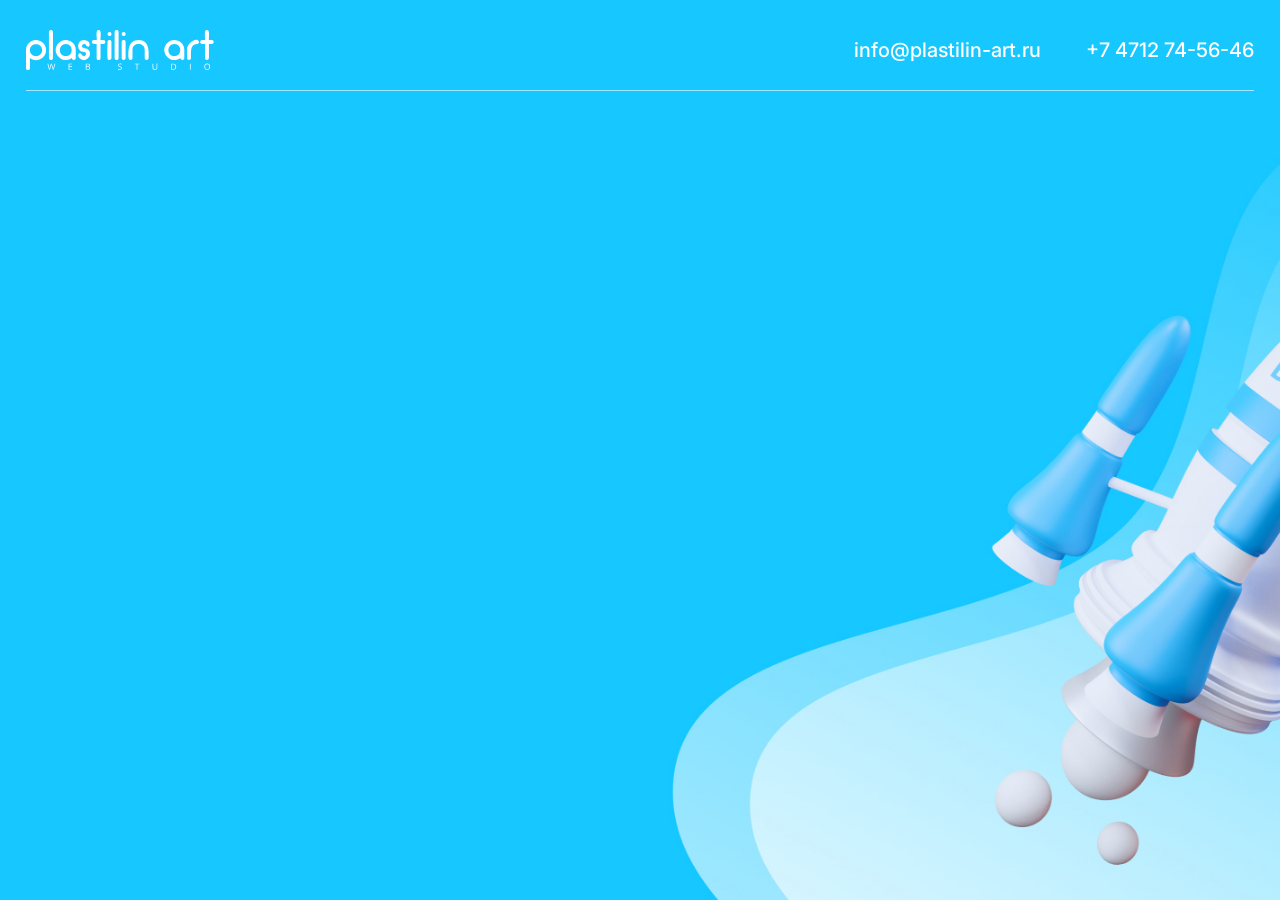
==== index.html @ 2028db84 "upload" ====
<!DOCTYPE html>
<html lang="en">

<head>
    <meta charset="UTF-8">
    <meta name="viewport" content="width=device-width, initial-scale=1.0">
    <title>b24</title>
    <link rel="preconnect" href="https://fonts.googleapis.com">
    <link rel="preconnect" href="https://fonts.gstatic.com" crossorigin>
    <link href="https://fonts.googleapis.com/css2?family=Inter:wght@100..900&display=swap" rel="stylesheet">
    <link rel="stylesheet" href="css/style.css">
</head>

<body>
    <div class="hero">
        <div class="container">
            <div class="header">
                <img src="images/logo.svg" alt="">
                <div class="header-info">
                    <a href="mailto:info@plastilin-art.ru">info@plastilin-art.ru</a>
                    <a href="tel:+74712745646">+7 4712 74-56-46</a>
                </div>
            </div>
        </div>
    </div>
</body>

</html>
---- css/style.css ----
html,
body {
    margin: 0;
    padding: 0;
}

body {
    font-size: 18px;
    line-height: 150%;
    font-family: "Inter", sans-serif;
}

.container {
    max-width: 1440px;
    width: 96%;
    margin: 0 auto;
}

.hero {
    background-image: url(../images/hero.jpg);
    background-size: cover;
    min-height: 100vh;
}

.header {
    padding: 30px 0 20px;
    border-bottom: 1px rgba(255, 255, 255, 0.6) solid;
    display: flex;
    align-items: center;
    justify-content: space-between;

}

.header a {
    font-weight: 500;
    font-size: 20px;
    line-height: 130%;
    color: #fff;
    text-decoration: none;
}

.header a+a {
    margin-left: 40px;
}
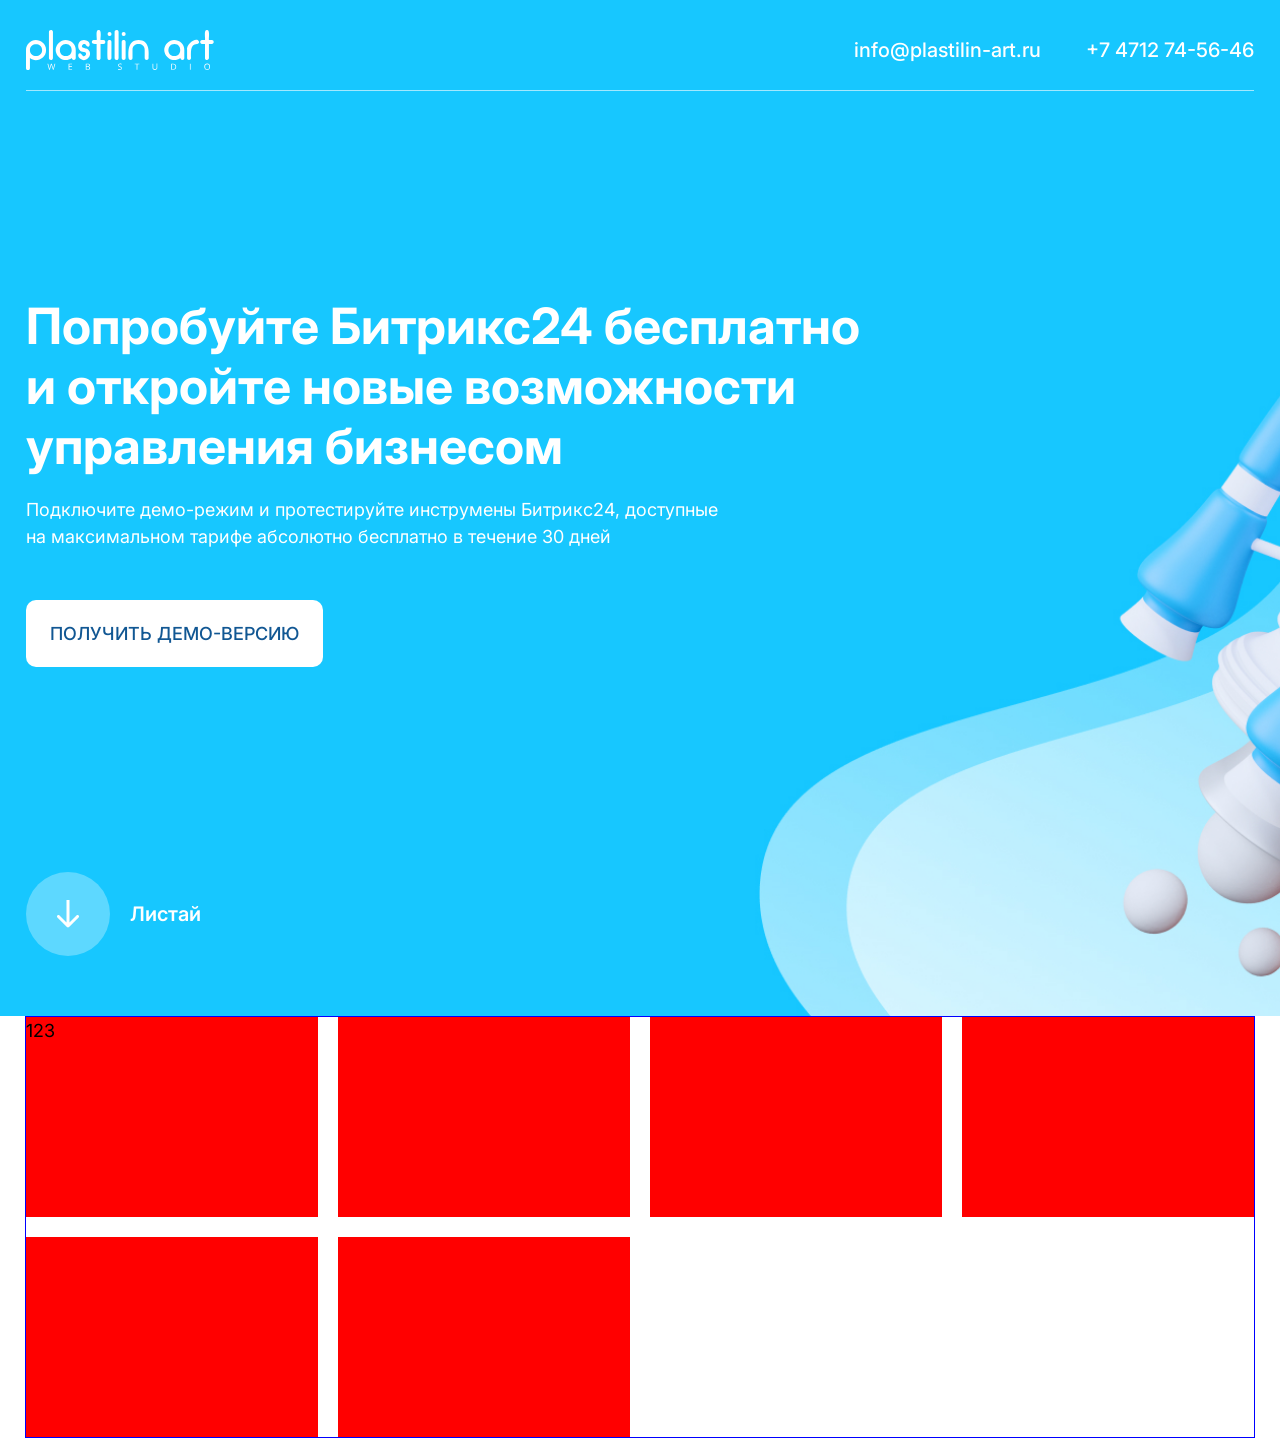
==== commit 926bb7fd: "upload" ====
--- a/index.html
+++ b/index.html
@@ -21,6 +21,48 @@
                     <a href="tel:+74712745646">+7 4712 74-56-46</a>
                 </div>
             </div>
+            <div class="center">
+                <h1>Попробуйте Битрикс24 бесплатно
+                    и&nbsp;откройте новые возможности управления бизнесом</h1>
+                <p>
+                    Подключите демо-режим и&nbsp;протестируйте инструмены Битрикс24, доступные
+                    на&nbsp;максимальном тарифе абсолютно бесплатно в&nbsp;течение 30&nbsp;дней
+                </p>
+                <a class="hero-link" href="#">Получить демо-версию</a>
+
+            </div>
+            <div class="bottom">
+                <div class="round">
+                    <img src="images/arrow.svg" alt="">
+                </div>
+                <span>Листай</span>
+            </div>
+        </div>
+    </div>
+    <div class="gift">
+        <div class="container">
+            <div class="gift-row">
+                <div class="gift-item">
+                    <div class="block">
+                        123
+                    </div>
+                </div>
+                <div class="gift-item">
+                    <div class="block"></div>
+                </div>
+                <div class="gift-item">
+                    <div class="block"></div>
+                </div>
+                <div class="gift-item">
+                    <div class="block"></div>
+                </div>
+                <div class="gift-item">
+                    <div class="block"></div>
+                </div>
+                <div class="gift-item">
+                    <div class="block"></div>
+                </div>
+            </div>
         </div>
     </div>
 </body>
--- a/css/style.css
+++ b/css/style.css
@@ -20,6 +20,8 @@
     background-image: url(../images/hero.jpg);
     background-size: cover;
     min-height: 100vh;
+    padding-bottom: 60px;
+    box-sizing: border-box;
 }
 
 .header {
@@ -41,4 +43,84 @@
 
 .header a+a {
     margin-left: 40px;
+}
+
+.center {
+    max-width: 953px;
+    margin: 205px 0;
+    color: #fff;
+}
+
+.center h1 {
+    margin: 0;
+    font-size: 50px;
+    line-height: 120%;
+
+}
+
+.center p {
+    margin: 20px 0 50px;
+    line-height: 150%;
+    max-width: 831px;
+
+}
+
+.center a {
+    display: block;
+    max-width: 297px;
+    box-sizing: border-box;
+    background-color: #fff;
+    padding: 20px 24px;
+    line-height: 150%;
+    color: #115793;
+    font-weight: 500;
+    text-transform: uppercase;
+    text-decoration: none;
+    border-radius: 10px;
+}
+
+.bottom {
+    display: flex;
+    align-items: center;
+    color: #fff;
+}
+
+.round {
+    height: 84px;
+    width: 84px;
+    border-radius: 50%;
+    background-color: rgba(255, 255, 255, 0.3);
+    display: flex;
+    align-items: center;
+    justify-content: center;
+    margin-right: 20px;
+}
+
+.bottom span {
+    font-size: 20px;
+    font-weight: 600;
+    line-height: 30px;
+}
+
+.gift .container {
+    border: 1px solid blue;
+}
+
+.block {
+    height: 200px;
+
+    background-color: red;
+}
+
+.gift-row {
+    display: flex;
+    flex-wrap: wrap;
+    margin: -10px;
+    /* justify-content: space-between; */
+}
+
+.gift-item {
+    width: 25%;
+    padding: 10px;
+    box-sizing: border-box;
 }
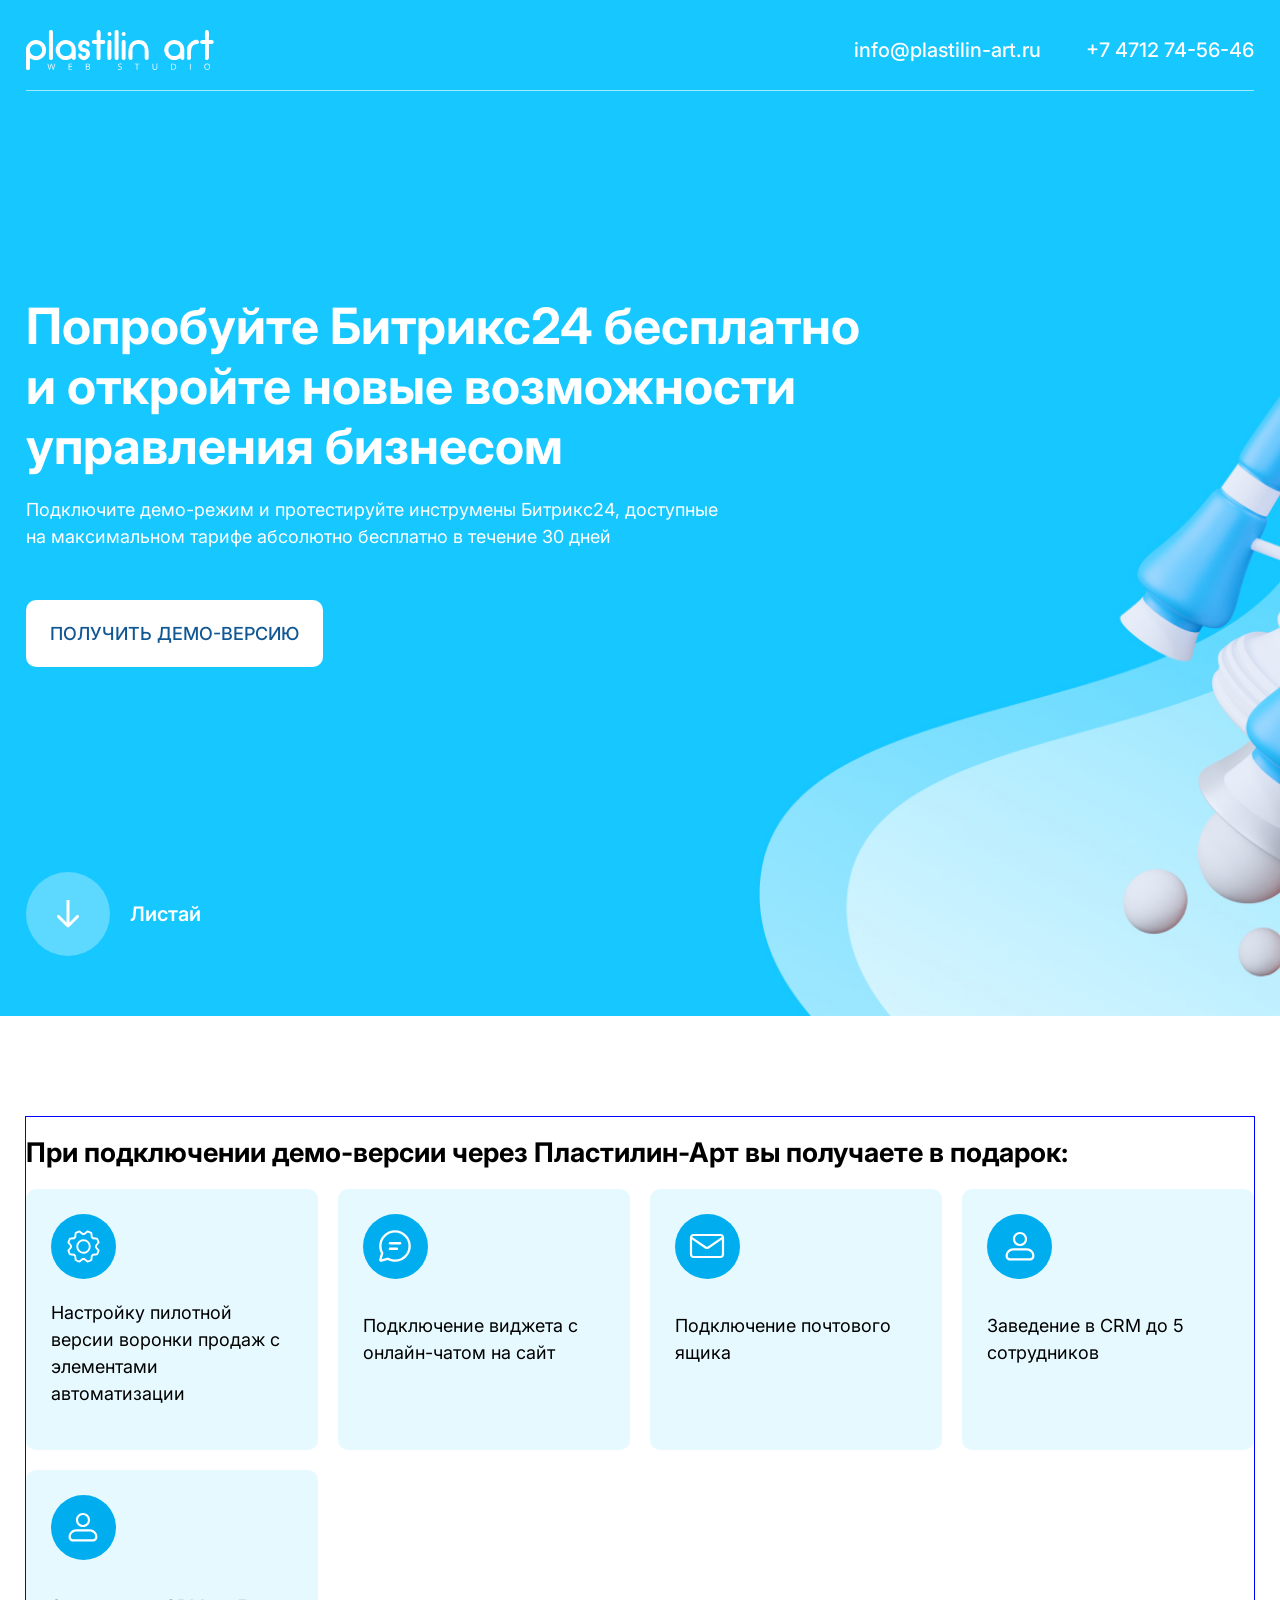
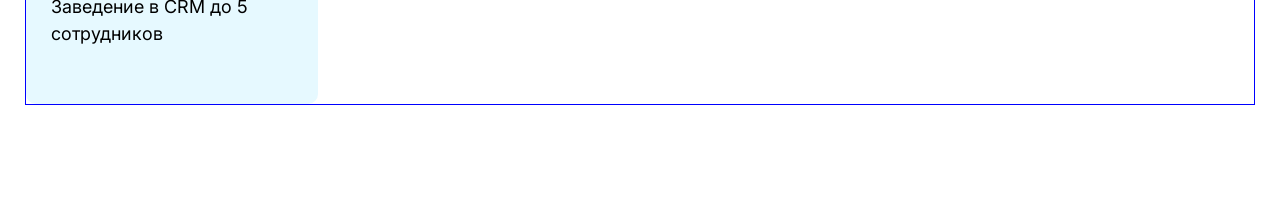
==== commit 406c43b8: "add second block and start adaptive" ====
--- a/index.html
+++ b/index.html
@@ -41,26 +41,58 @@
     </div>
     <div class="gift">
         <div class="container">
-            <div class="gift-row">
-                <div class="gift-item">
-                    <div class="block">
-                        123
+            <div class="section-head">
+                <h2>
+                    При подключении демо-версии через Пластилин-Арт вы получаете в подарок:
+                </h2>
+            </div>
+            <div class="row">
+                <div class="item-container">
+                    <div class="item">
+                        <div class="item-icon">
+                            <img src="images/gift/1.svg" alt="">
+                        </div>
+                        <p>
+                            Настройку пилотной
+                            версии воронки продаж
+                            с элементами автоматизации
+                        </p>
                     </div>
                 </div>
-                <div class="gift-item">
-                    <div class="block"></div>
+                <div class="item-container">
+                    <div class="item">
+                        <div class="item-icon">
+                            <img src="images/gift/2.svg" alt="">
+                        </div>
+                        <p>
+                            Подключение виджета
+                            с онлайн-чатом на сайт
+                        </p>
+                    </div>
                 </div>
-                <div class="gift-item">
-                    <div class="block"></div>
+                <div class="item-container">
+                    <div class="item">
+                        <div class="item-icon">
+                            <img src="images/gift/3.svg" alt="">
+                        </div>
+                        <p>Подключение почтового ящика</p>
+                    </div>
                 </div>
-                <div class="gift-item">
-                    <div class="block"></div>
+                <div class="item-container">
+                    <div class="item">
+                        <div class="item-icon">
+                            <img src="images/gift/4.svg" alt="">
+                        </div>
+                        <p>Заведение в CRM до 5 сотрудников</p>
+                    </div>
                 </div>
-                <div class="gift-item">
-                    <div class="block"></div>
-                </div>
-                <div class="gift-item">
-                    <div class="block"></div>
+                <div class="item-container">
+                    <div class="item">
+                        <div class="item-icon">
+                            <img src="images/gift/4.svg" alt="">
+                        </div>
+                        <p>Заведение в CRM до 5 сотрудников</p>
+                    </div>
                 </div>
             </div>
         </div>
--- a/css/style.css
+++ b/css/style.css
@@ -123,4 +123,52 @@
     width: 25%;
     padding: 10px;
     box-sizing: border-box;
+}
+
+.gift{
+    padding: 100px 0;
+}
+.gift .row{
+    display: flex;  
+    flex-wrap: wrap;
+    margin: -10px;
+}
+.gift .item-container{
+    width: 25%;
+    padding: 10px;
+    box-sizing: border-box;
+}
+.gift .item{
+    height: 100%;
+    padding: 25px;
+    box-sizing: border-box;
+    border-radius: 10px;
+    background-color: #E6F9FF;
+}
+.gift .item-icon{
+    height: 65px;
+    width: 65px;
+    border-radius: 50%;
+    background-color: #00AEEF;
+    display: flex;
+    align-items: center;
+    justify-content: center;
+    margin-bottom: 20px;
+}
+.gift p{
+    min-height: 81px;
+    display: flex;
+    align-items: center;
+}
+
+@media (max-width:1024px){
+    .gift .item-container{
+        width: 50%;
+    }
+}
+
+@media (max-width:576px){
+    .gift .item-container{
+        width: 100%;
+    }
 }
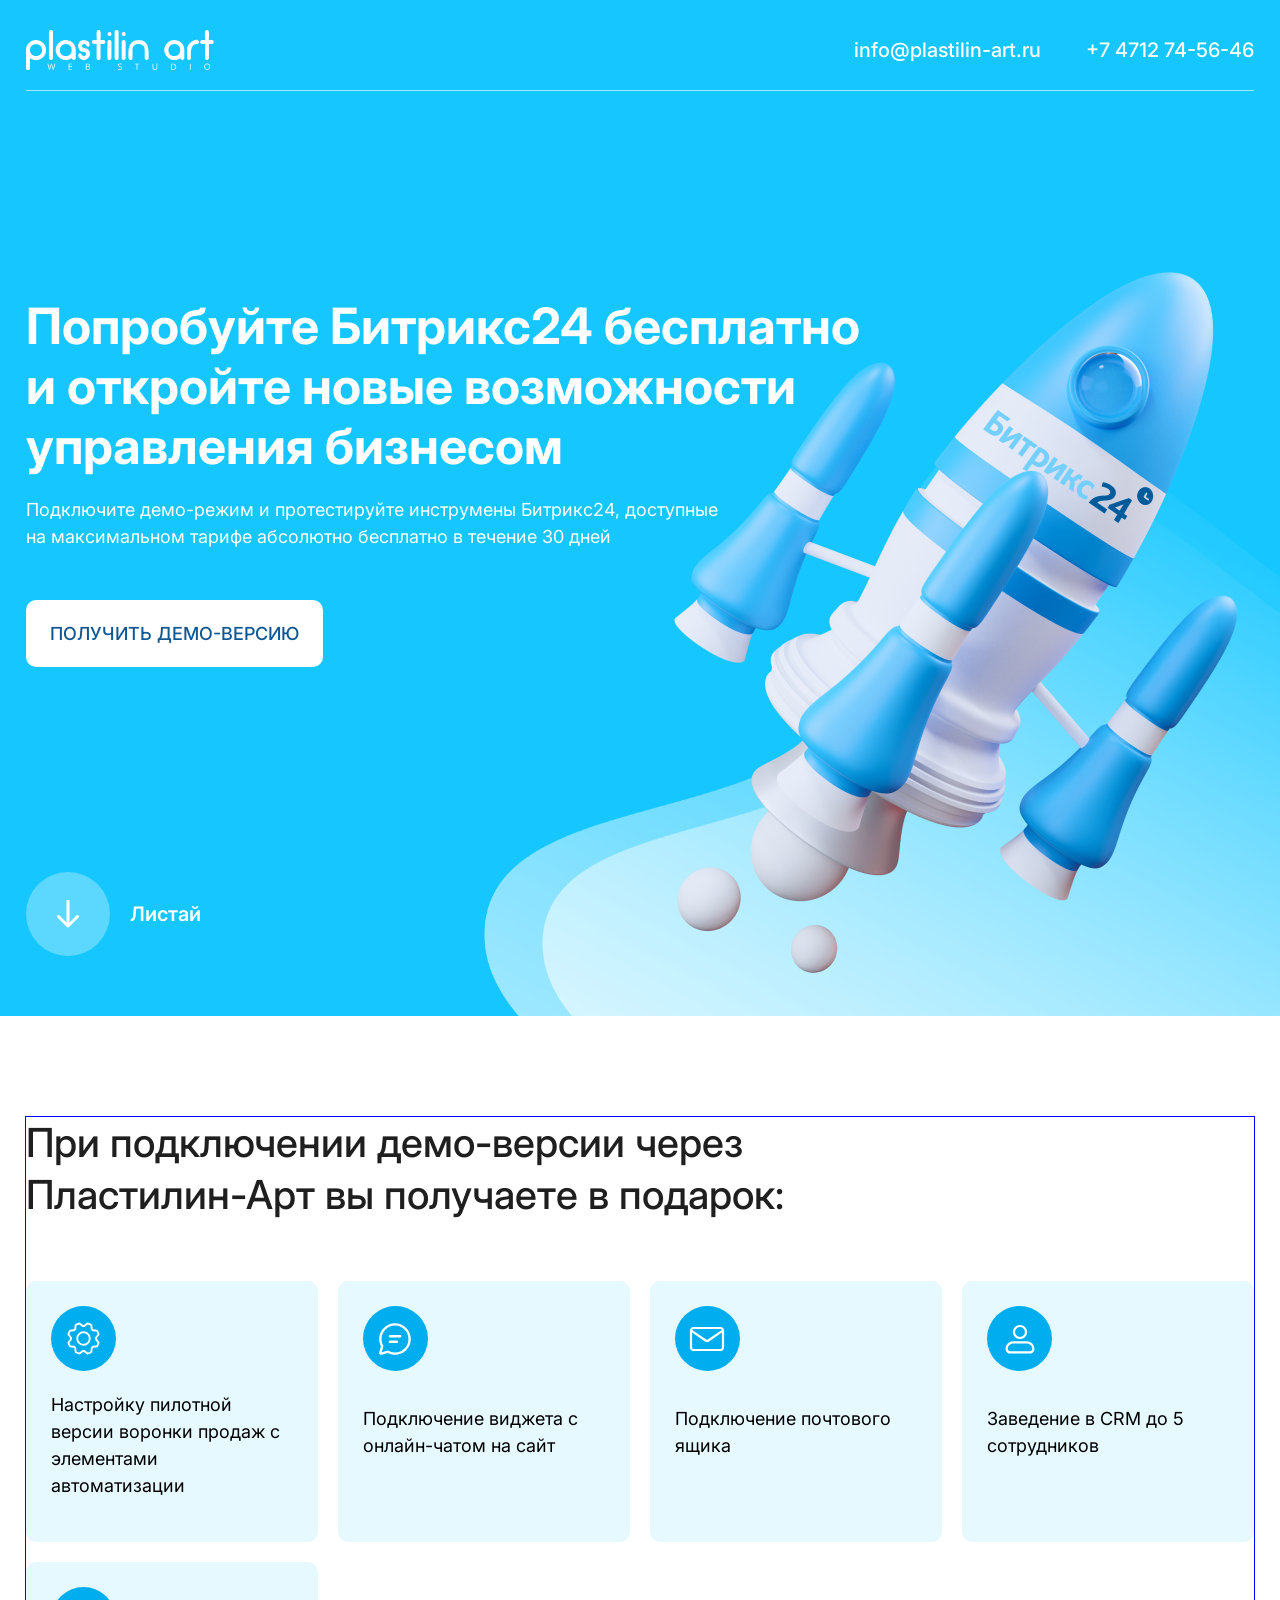
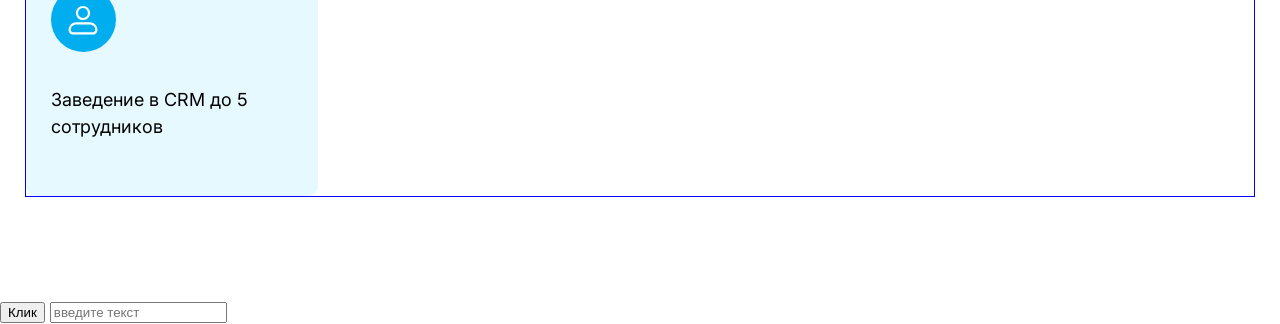
==== commit cfcde982: "test" ====
--- a/index.html
+++ b/index.html
@@ -37,6 +37,7 @@
                 </div>
                 <span>Листай</span>
             </div>
+            <img src="images/rocket.png" alt="" class="hero-img">
         </div>
     </div>
     <div class="gift">
@@ -97,6 +98,8 @@
             </div>
         </div>
     </div>
+    <button>Клик</button>
+    <input type="text" placeholder="введите текст">
 </body>
 
 </html>
--- a/css/style.css
+++ b/css/style.css
@@ -17,13 +17,36 @@
 }
 
 .hero {
-    background-image: url(../images/hero.jpg);
-    background-size: cover;
+    /* background-image: url(../images/hero.jpg);
+    background-size: cover; */
+    background-color: #16C7FF;
     min-height: 100vh;
     padding-bottom: 60px;
     box-sizing: border-box;
-}
-
+    position: relative;
+}
+
+.hero:after{
+    content: '';
+    height: 100%;
+    width: 62.2%;
+    background-image: url(../images/hero-after.png);
+    background-size: contain;
+    background-repeat: no-repeat;
+    background-position: bottom right;
+    position: absolute;
+    bottom: 0;
+    right: 0;
+}
+.hero .container{
+    position: relative;
+    z-index: 100;
+}
+.hero-img{
+    position: absolute;
+    right: -64px;
+    bottom: -40px;
+}
 .header {
     padding: 30px 0 20px;
     border-bottom: 1px rgba(255, 255, 255, 0.6) solid;
@@ -161,6 +184,19 @@
     align-items: center;
 }
 
+.section-head{
+    margin-bottom: 60px;
+    max-width: 832px;
+}
+.section-head h2{
+    color: #1F1F1F;
+    font-size: 40px;
+    line-height: 130%;
+    font-weight: 500;
+    margin: 0;
+}
+
+
 @media (max-width:1024px){
     .gift .item-container{
         width: 50%;
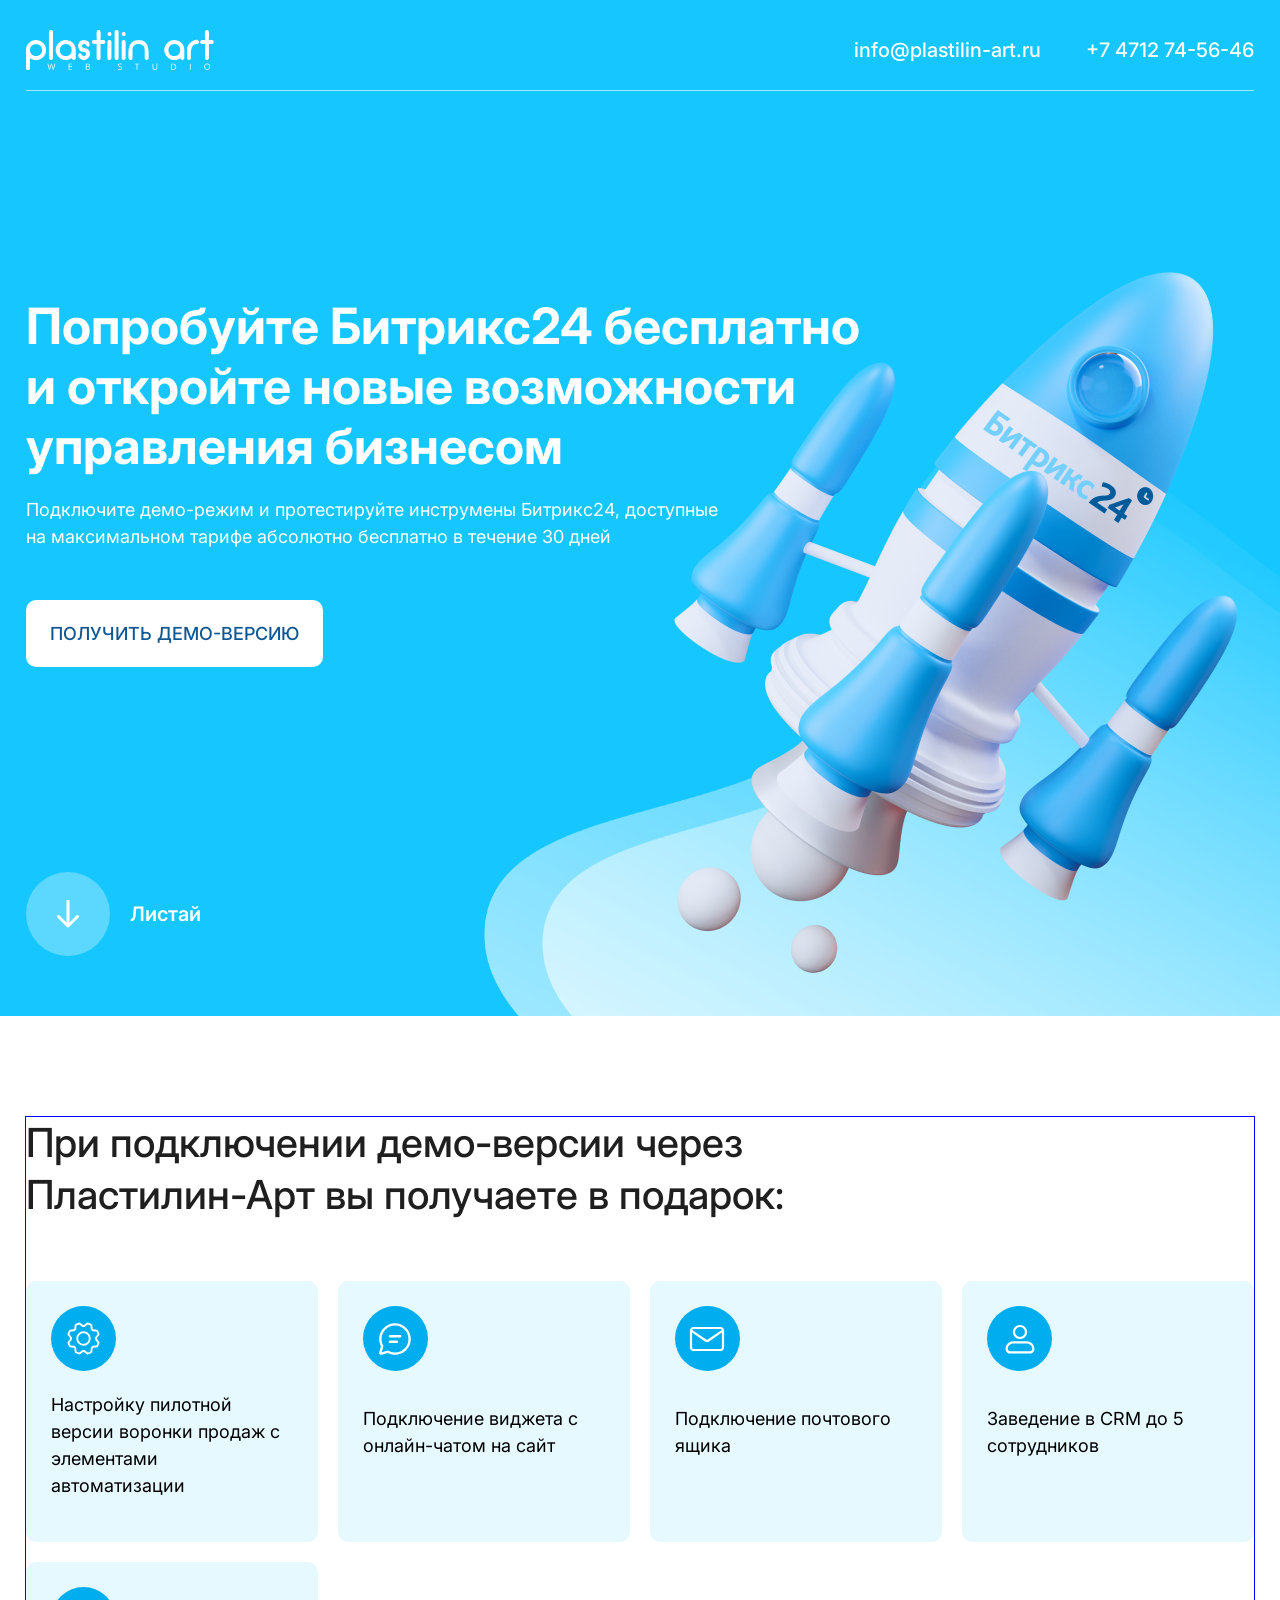
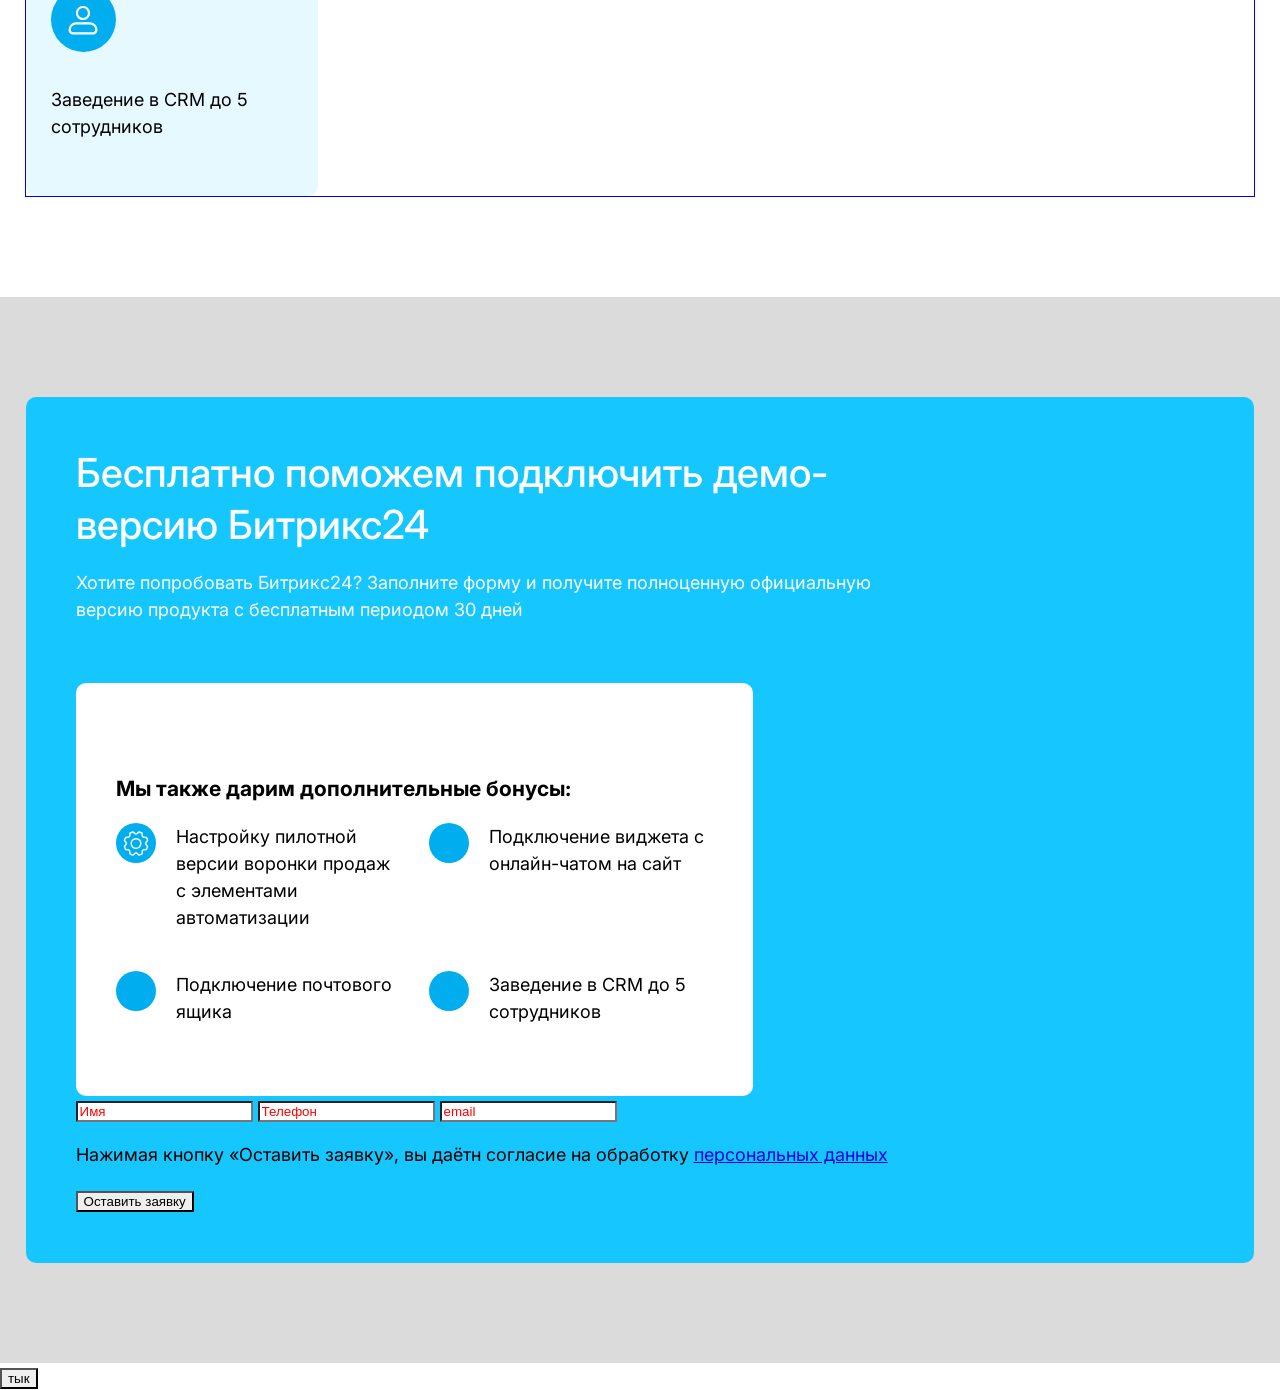
==== commit 2cd9eaef: "upload 07.05" ====
--- a/index.html
+++ b/index.html
@@ -98,8 +98,63 @@
             </div>
         </div>
     </div>
-    <button>Клик</button>
-    <input type="text" placeholder="введите текст">
+    <div class="grey-section">
+        <div class="container">
+            <div class="offer">
+                <div class="section-head white">
+                    <h2>Бесплатно поможем подключить демо-версию Битрикс24</h2>
+                    <p>Хотите попробовать Битрикс24? Заполните форму и получите полноценную официальную версию продукта
+                        с бесплатным периодом 30 дней</p>
+                </div>
+                <div class="row">
+                    <div class="left">
+                        <div class="bonuses">
+                            <h3 class="bonuses-title">Мы также дарим дополнительные бонусы:</h3>
+                            <div class="grid">
+                                <div class="bonuses-item">
+                                    <div class="icon">
+                                        <svg width="32" height="31" viewBox="0 0 32 31" fill="none"
+                                            xmlns="http://www.w3.org/2000/svg">
+                                            <path
+                                                d="M15.9989 9.96915C14.9054 9.96915 13.8365 10.2934 12.9273 10.9009C12.018 11.5084 11.3094 12.3719 10.8909 13.3822C10.4725 14.3925 10.363 15.5041 10.5763 16.5766C10.7896 17.6491 11.3162 18.6343 12.0894 19.4075C12.8627 20.1807 13.8478 20.7073 14.9203 20.9206C15.9928 21.1339 17.1045 21.0245 18.1147 20.606C19.125 20.1875 19.9885 19.4789 20.596 18.5697C21.2035 17.6604 21.5278 16.5915 21.5278 15.498C21.5259 14.0322 20.9428 12.6271 19.9063 11.5906C18.8699 10.5542 17.4647 9.97106 15.9989 9.96915ZM15.9989 19.5845C15.1907 19.5845 14.4006 19.3449 13.7286 18.8958C13.0565 18.4468 12.5328 17.8086 12.2235 17.0618C11.9142 16.3151 11.8332 15.4935 11.9909 14.7008C12.1486 13.908 12.5378 13.1799 13.1093 12.6084C13.6808 12.0369 14.409 11.6477 15.2017 11.49C15.9944 11.3323 16.8161 11.4132 17.5628 11.7225C18.3095 12.0318 18.9477 12.5556 19.3968 13.2276C19.8458 13.8997 20.0855 14.6898 20.0855 15.498C20.0855 16.5818 19.6549 17.6212 18.8885 18.3876C18.1222 19.154 17.0827 19.5845 15.9989 19.5845ZM26.3355 15.8393C26.3427 15.6122 26.3427 15.3838 26.3355 15.1567L28.178 12.8538C28.2484 12.7656 28.2972 12.6622 28.3204 12.5517C28.3435 12.4413 28.3405 12.327 28.3114 12.2179C28.0231 11.1315 27.5915 10.0883 27.0278 9.11579C26.9718 9.01709 26.8933 8.93299 26.7987 8.87034C26.7041 8.80768 26.596 8.76824 26.4833 8.75521L23.5446 8.42949C23.39 8.26362 23.2297 8.10337 23.0638 7.94872L22.7369 5.00881C22.7239 4.89609 22.6844 4.78803 22.6218 4.69343C22.5591 4.59882 22.475 4.52033 22.3763 4.46434C21.405 3.90227 20.3635 3.47144 19.279 3.18309C19.1697 3.15453 19.0552 3.15205 18.9447 3.17585C18.8343 3.19965 18.731 3.24907 18.6432 3.32011L16.3355 5.16747C16.108 5.16026 15.8803 5.16026 15.6528 5.16747L13.3547 3.31891C13.2665 3.24848 13.1631 3.19972 13.0527 3.17655C12.9422 3.15338 12.8279 3.15644 12.7189 3.1855C11.6324 3.47378 10.5892 3.90546 9.61671 4.46915C9.51801 4.52514 9.43392 4.60362 9.37126 4.69823C9.30861 4.79284 9.26917 4.9009 9.25614 5.01362L8.93522 7.95232C8.76936 8.10777 8.6091 8.26803 8.45445 8.43309L5.51335 8.76723C5.40063 8.78026 5.29257 8.8197 5.19796 8.88236C5.10335 8.94501 5.02486 9.02911 4.96888 9.12781C4.40681 10.0991 3.97597 11.1406 3.68763 12.2252C3.65976 12.3331 3.6573 12.4461 3.68045 12.5551C3.7036 12.6642 3.75172 12.7664 3.82104 12.8538L5.6684 15.1615C5.66119 15.389 5.66119 15.6166 5.6684 15.8442L3.81984 18.1482C3.74941 18.2364 3.70065 18.3398 3.67748 18.4503C3.65431 18.5607 3.65737 18.675 3.68643 18.7841C3.97521 19.8684 4.40688 20.9096 4.97008 21.8802C5.02607 21.9789 5.10455 22.063 5.19916 22.1257C5.29377 22.1883 5.40183 22.2278 5.51455 22.2408L8.45325 22.5665C8.6087 22.7324 8.76896 22.8926 8.93402 23.0473L9.26816 25.9836C9.28118 26.0963 9.32063 26.2044 9.38328 26.299C9.44594 26.3936 9.53003 26.4721 9.62873 26.528C10.6 27.0901 11.6416 27.521 12.7261 27.8093C12.8351 27.8384 12.9494 27.8414 13.0599 27.8182C13.1703 27.7951 13.2738 27.7463 13.3619 27.6759L15.6576 25.8345C15.8847 25.8417 16.1131 25.8417 16.3403 25.8345L18.6492 27.6831C18.7772 27.7852 18.9361 27.8408 19.0999 27.8405C19.1624 27.8403 19.2245 27.8322 19.285 27.8165C20.3694 27.5277 21.4105 27.0961 22.3811 26.5329C22.4798 26.4769 22.5639 26.3984 22.6266 26.3038C22.6892 26.2092 22.7287 26.1011 22.7417 25.9884L23.0674 23.0497C23.2333 22.895 23.3936 22.7348 23.5482 22.5689L26.4881 22.242C26.6008 22.229 26.7089 22.1895 26.8035 22.1269C26.8981 22.0642 26.9766 21.9801 27.0326 21.8814C27.5949 20.9102 28.0257 19.8687 28.3138 18.7841C28.3429 18.675 28.346 18.5607 28.3228 18.4503C28.2996 18.3398 28.2508 18.2364 28.1804 18.1482L26.3355 15.8393ZM25.9629 20.843L23.1215 21.1591C22.944 21.1795 22.7804 21.2652 22.6624 21.3994C22.4248 21.667 22.1716 21.9203 21.904 22.1579C21.7697 22.2758 21.6841 22.4394 21.6636 22.617L21.3475 25.4571C20.6823 25.8119 19.9833 26.0994 19.2609 26.3153L17.029 24.5292C16.901 24.4271 16.742 24.3716 16.5783 24.3718H16.535C16.1779 24.3922 15.8199 24.3922 15.4629 24.3718C15.2845 24.3609 15.1085 24.4166 14.9689 24.528L12.7381 26.3153C12.0164 26.0982 11.3182 25.8095 10.654 25.4535L10.3379 22.6146C10.3174 22.437 10.2317 22.2734 10.0975 22.1555C9.82988 21.9179 9.57663 21.6646 9.33907 21.397C9.2211 21.2628 9.05748 21.1771 8.87993 21.1567L6.03979 20.8405C5.6854 20.1772 5.39793 19.4803 5.18162 18.76L6.96768 16.528C7.07915 16.3884 7.13483 16.2124 7.12393 16.0341C7.10349 15.677 7.10349 15.319 7.12393 14.9619C7.13483 14.7836 7.07915 14.6076 6.96768 14.468L5.18162 12.2372C5.39875 11.5155 5.68744 10.8173 6.0434 10.153L8.88234 9.83694C9.05988 9.81647 9.2235 9.73081 9.34147 9.59656C9.57903 9.32895 9.83228 9.0757 10.0999 8.83814C10.2341 8.72017 10.3198 8.55655 10.3403 8.37901L10.6564 5.53886C11.3197 5.18447 12.0166 4.897 12.7369 4.68069L14.9689 6.46675C15.1085 6.57823 15.2845 6.63391 15.4629 6.623C15.8199 6.60256 16.1779 6.60256 16.535 6.623C16.7133 6.63391 16.8894 6.57823 17.029 6.46675L19.2597 4.68069C19.9814 4.89782 20.6796 5.18651 21.3439 5.54247L21.66 8.38381C21.6805 8.56136 21.7661 8.72498 21.9004 8.84295C22.168 9.08051 22.4212 9.33376 22.6588 9.60136C22.7768 9.73562 22.9404 9.82128 23.1179 9.84175L25.9581 10.1579C26.3123 10.8204 26.5998 11.5165 26.8162 12.236L25.0302 14.468C24.9187 14.6076 24.863 14.7836 24.8739 14.9619C24.8944 15.319 24.8944 15.677 24.8739 16.0341C24.863 16.2124 24.9187 16.3884 25.0302 16.528L26.8162 18.7588C26.5999 19.4804 26.312 20.1786 25.9569 20.843H25.9629Z"
+                                                fill="white" />
+                                        </svg>
+                                    </div>
+                                    <p>Настройку пилотной версии воронки продаж с элементами автоматизации</p>
+                                </div>
+                                <div class="bonuses-item">
+                                    <div class="icon"><img src="" alt=""></div>
+                                    <p>Подключение виджета с онлайн-чатом на сайт</p>
+                                </div>
+                                <div class="bonuses-item">
+                                    <div class="icon"><img src="" alt=""></div>
+                                    <p>Подключение почтового ящика</p>
+                                </div>
+                                <div class="bonuses-item">
+                                    <div class="icon"><img src="" alt=""></div>
+                                    <p>Заведение в CRM до 5 сотрудников</p>
+                                </div>
+
+                            </div>
+                        </div>
+                    </div>
+                    <div class="right">
+                        <form class="form">
+                            <input type="text" placeholder="Имя">
+                            <input type="text" placeholder="Телефон">
+                            <input type="text" placeholder="email">
+                            <p>
+                                Нажимая кнопку «Оставить заявку», вы даётн согласие на обработку <a
+                                    href="#">персональных данных</a>
+                            </p>
+                            <button>Оставить заявку</button>
+                        </form>
+                    </div>
+                </div>
+            </div>
+        </div>
+    </div>
+    <button>тык</button>
 </body>
 
 </html>
--- a/css/style.css
+++ b/css/style.css
@@ -9,7 +9,10 @@
     line-height: 150%;
     font-family: "Inter", sans-serif;
 }
-
+button,input{
+    appearance: none;
+
+}
 .container {
     max-width: 1440px;
     width: 96%;
@@ -195,8 +198,57 @@
     font-weight: 500;
     margin: 0;
 }
-
-
+.section-head.white h2,.section-head.white p{
+    color: #fff;
+}
+
+.grey-section{
+    background-color: #DBDBDB;
+    padding: 100px 0;
+}
+.offer{
+    padding: 50px;
+    background-color: #16C7FF;
+    border-radius: 10px;
+}
+.offer .left{
+    width: 60%;
+}
+.bonuses{
+    padding: 71px 40px;
+    background-color: #fff;
+    border-radius: 10px;
+}
+.bonuses .grid{
+    display: grid;
+    grid-template-columns:1fr 1fr;
+    gap: 40px 30px;
+}
+.bonuses-item{
+    display: flex;
+    
+}
+.bonuses-item .icon{
+    height: 40px;
+    width: 40px;
+    border-radius: 50%;
+    background-color: #00AEEF;
+    flex-shrink: 0;
+    margin-right: 20px;
+    display: flex;
+    align-items: center;
+    justify-content: center;
+
+}
+.bonuses-item  p{
+    margin: 0;
+}
+input::placeholder{
+    color: red;
+}
+input{
+    outline: 0;
+}
 @media (max-width:1024px){
     .gift .item-container{
         width: 50%;
@@ -207,4 +259,4 @@
     .gift .item-container{
         width: 100%;
     }
-}+}
